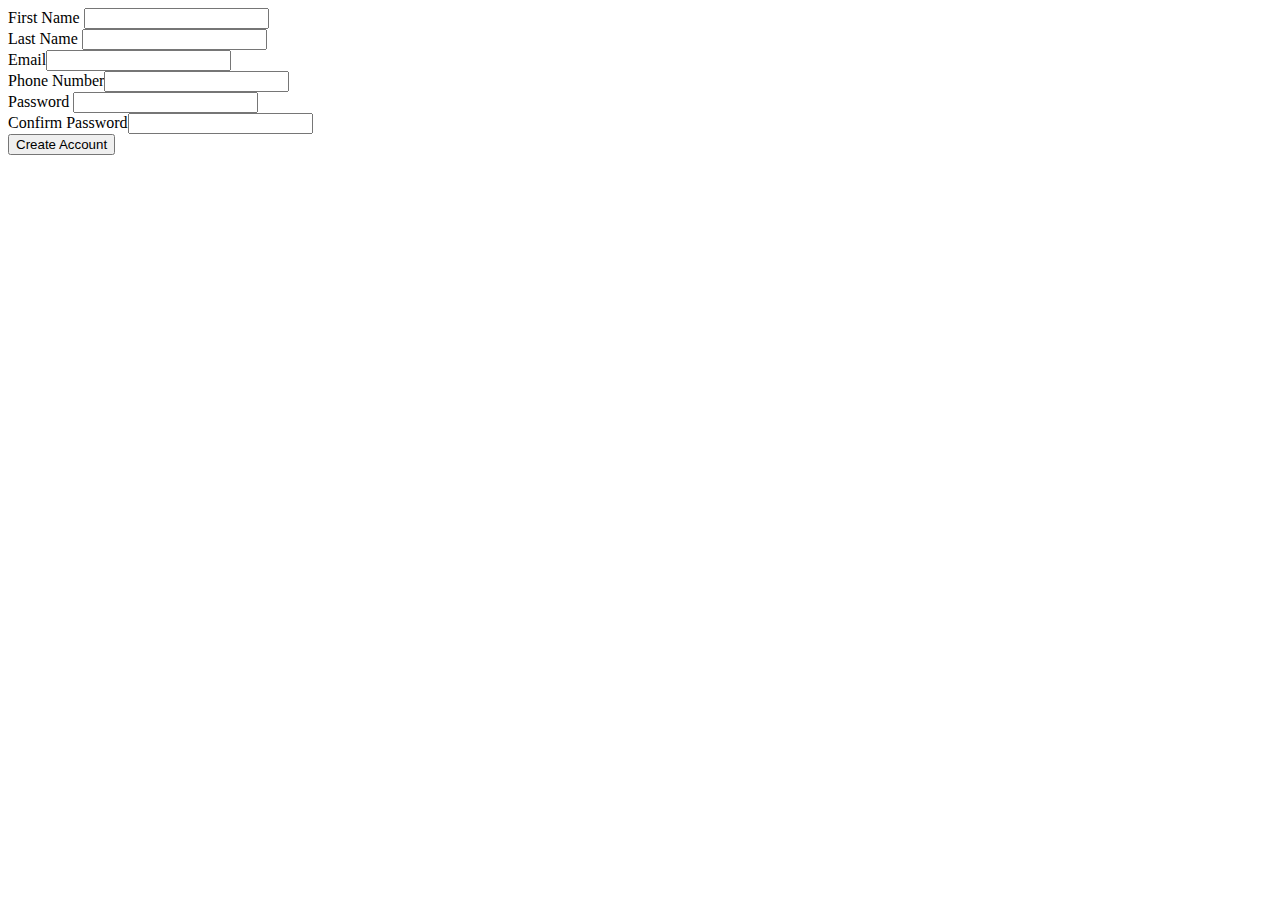
==== index.html @ 576b5107 "Tactical nuke on html/css - flexbox" ====
<!DOCTYPE html>
<html lang="en">
<head>
    <meta charset="UTF-8">
    <meta http-equiv="X-UA-Compatible" content="IE=edge">
    <meta name="viewport" content="width=device-width, initial-scale=1.0">
    <title>SignUp Form 2.0</title>
    <link rel="stylesheet" href="signup.css">
</head>
<body>
    <div class="container">
        <div class="box"></div>
        <div class="box">
            <div class="top">
                <div class="sub1">

                </div>
            </div>
            <div class="middle">
                <div class="sub2">

                </div>
                <div class="signup">
                    <form action="" method="post">
                        <legend>SignUp Form</legend>
                        <div class="cont"><label for="firstName">First Name</label>
                         <input type="text" name="firstName" id="firstName">
                        </div>
                        <div class="cont"><label for="lastName">Last Name</label> <input type="text" name="lastName" id="lastName"></div>
                        <di class="cont"><label for="email">Email</label><input type="email" name="email" id="Email"></div>
                        <div class="cont"><label for="phoneNumber">Phone Number</label><input type="text" name="phoneNumber" id="phoneNumber"></div>
                        <div class="cont"><label for="password">Password</label> <input type="password" name="password" id="password"></div>
                        <div class="cont"><label for="confirmPassword">Confirm Password</label><input type="password" name="confirmPassword" id="confirmPassword"></div>
                 <div class="bottom">
                        <div class="buttoncontainer">
                        <button type="submit">Create Account</button>  </div>
                    </div>
                
            </div>
           
                </form>
            </div>
        </div>
    </div>
    
</body>
</html>
---- signup.css ----
legend {
    display: none;
}
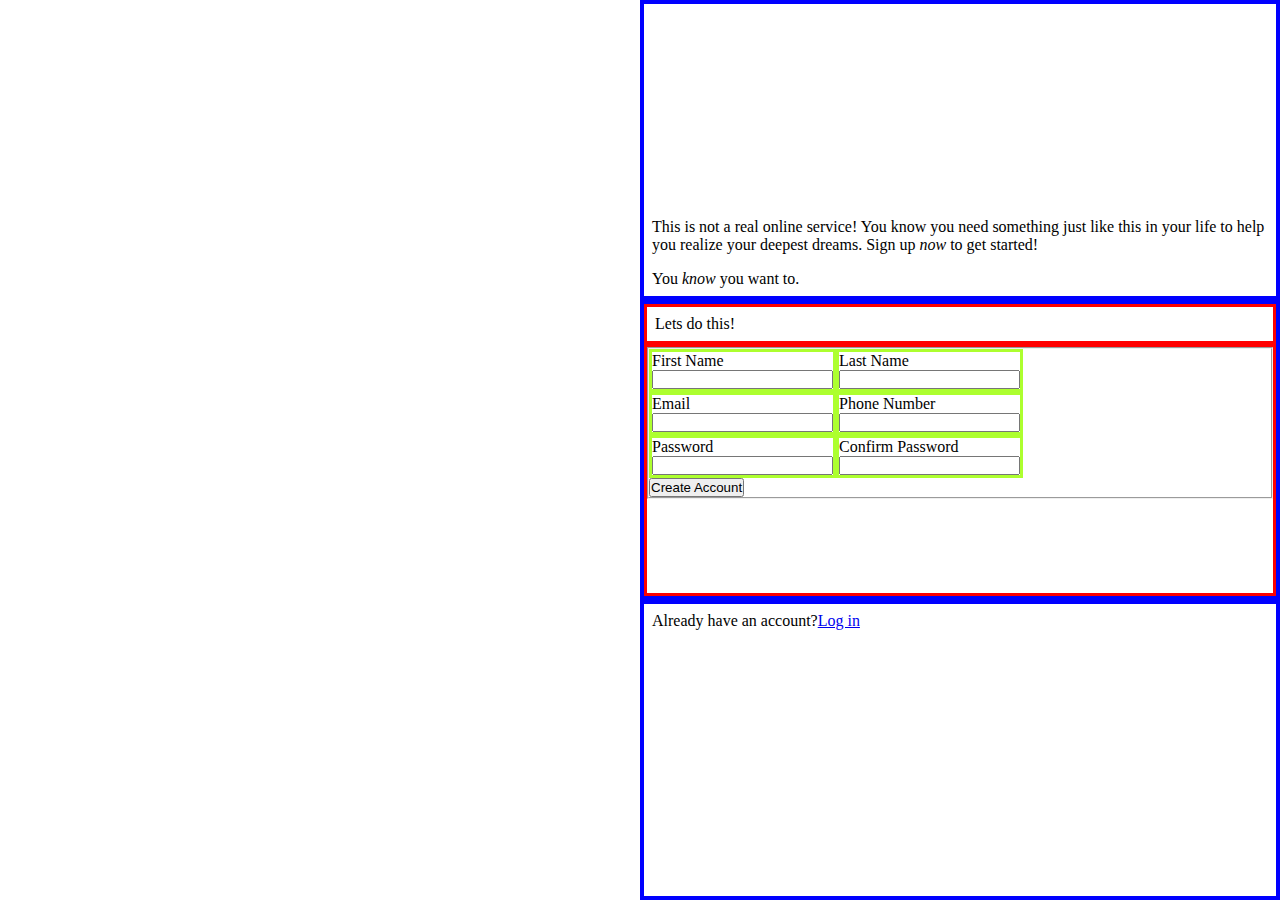
==== commit 2020206c: "Resolve HTML errors, fix middle container" ====
--- a/index.html
+++ b/index.html
@@ -1,5 +1,6 @@
 <!DOCTYPE html>
 <html lang="en">
+
 <head>
     <meta charset="UTF-8">
     <meta http-equiv="X-UA-Compatible" content="IE=edge">
@@ -7,41 +8,50 @@
     <title>SignUp Form 2.0</title>
     <link rel="stylesheet" href="signup.css">
 </head>
+
 <body>
     <div class="container">
         <div class="box"></div>
         <div class="box">
             <div class="top">
                 <div class="sub1">
-
+                    <p>This is not a real online service! You know you need something just like this in your life to
+                        help you realize your
+                        deepest dreams. Sign up <em>now</em> to get started!</p>
+                    <p>You<em> know </em>you want to.</p>
                 </div>
             </div>
             <div class="middle">
                 <div class="sub2">
-
+                    <p>Lets do this!</p>
                 </div>
                 <div class="signup">
-                    <form action="" method="post">
-                        <legend>SignUp Form</legend>
-                        <div class="cont"><label for="firstName">First Name</label>
-                         <input type="text" name="firstName" id="firstName">
-                        </div>
-                        <div class="cont"><label for="lastName">Last Name</label> <input type="text" name="lastName" id="lastName"></div>
-                        <di class="cont"><label for="email">Email</label><input type="email" name="email" id="Email"></div>
-                        <div class="cont"><label for="phoneNumber">Phone Number</label><input type="text" name="phoneNumber" id="phoneNumber"></div>
-                        <div class="cont"><label for="password">Password</label> <input type="password" name="password" id="password"></div>
-                        <div class="cont"><label for="confirmPassword">Confirm Password</label><input type="password" name="confirmPassword" id="confirmPassword"></div>
-                 <div class="bottom">
-                        <div class="buttoncontainer">
-                        <button type="submit">Create Account</button>  </div>
-                    </div>
-                
+                    <form action="/0" method="post">
+                        <fieldset>
+                            <legend>signup form</legend>
+                            <div class="signcontainer">
+                                <div class="cont"><label for="firstName">First Name</label>
+                                    <input type="text" name="firstName" id="firstName">
+                                </div>
+                                <div class="cont"><label for="lastName">Last Name</label> <input type="text" name="lastName" id="lastName">
+                                </div>
+                                <div class="cont"><label for="email">Email</label><input type="email" name="email" id="email"> </div>
+                                <div class="cont"><label for="phoneNumber">Phone Number</label><input type="text" name="phoneNumber" id="phoneNumber"></div>
+                                <div class="cont"><label for="password">Password</label> <input type="password" name="password" id="password"></div>
+                                <div class="cont"><label for="confirmPassword">Confirm Password</label><input type="password" name="confirmPassword" id="confirmPassword"></div>
+                                <div class="buttoncontainer"><button type="submit">Create Account</button> </div>
+                            </div>
+                        </fieldset>
+                    </form>
+                </div>
             </div>
-           
-                </form>
+            <div class="bottom">
+                <p>Already have an account?<a href="https://theodinproject.com" target="_blank">Log in</a></p>
             </div>
         </div>
     </div>
-    
+
+
 </body>
+
 </html>--- a/signup.css
+++ b/signup.css
@@ -1,3 +1,61 @@
+* {
+    padding: 0;
+    margin: 0;
+}
+
 legend {
-    display: none;
+   display: none;
 }
+
+.container {
+    display: flex;
+    height: 100vh;
+}
+.box {
+    flex: 1;
+    display: flex;
+    flex-direction: column;
+    
+}
+.top, .middle, .bottom {
+    display: flex;
+    flex: 1;
+    border: .3rem solid blue; 
+}
+.top {
+    flex-direction: column-reverse;  
+}
+.middle{
+    flex-direction: column;
+
+}
+.middle > * {
+    border: 3px solid red;
+}
+.signup {
+    flex-basis: 600%;
+    align-items: stretch;
+}
+
+.signcontainer{
+    display: flex;
+    flex-wrap: wrap;
+    align-items: center;
+    max-width: 400px;
+    
+}
+.cont {
+    border: 3px solid greenyellow;
+    
+}
+
+.sub2 {
+    flex-basis: 75%;
+    display: flex;
+}
+p {
+    padding: .5em;
+}
+label {
+    display: block;
+}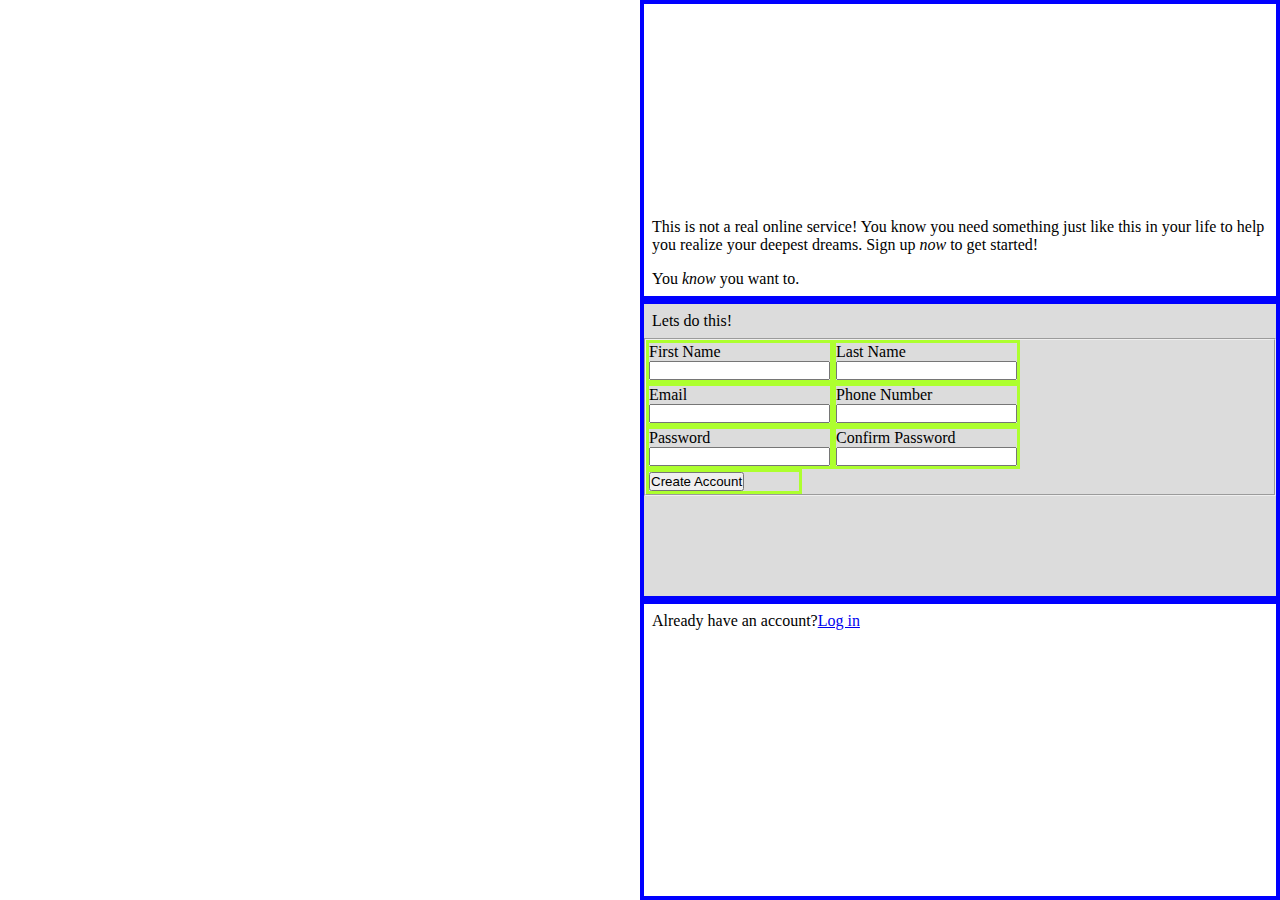
==== commit 4d47568f: "Save point before trying to move form elements across containers" ====
--- a/index.html
+++ b/index.html
@@ -39,7 +39,10 @@
                                 <div class="cont"><label for="phoneNumber">Phone Number</label><input type="text" name="phoneNumber" id="phoneNumber"></div>
                                 <div class="cont"><label for="password">Password</label> <input type="password" name="password" id="password"></div>
                                 <div class="cont"><label for="confirmPassword">Confirm Password</label><input type="password" name="confirmPassword" id="confirmPassword"></div>
-                                <div class="buttoncontainer"><button type="submit">Create Account</button> </div>
+                    
+                                <div class="cont">
+                                    <div class="buttoncontainer"><button type="submit">Create Account</button> </div>
+                                </div>
                             </div>
                         </fieldset>
                     </form>
--- a/signup.css
+++ b/signup.css
@@ -27,10 +27,8 @@
 }
 .middle{
     flex-direction: column;
+    background-color: gainsboro;
 
-}
-.middle > * {
-    border: 3px solid red;
 }
 .signup {
     flex-basis: 600%;
@@ -42,12 +40,14 @@
     flex-wrap: wrap;
     align-items: center;
     max-width: 400px;
-    
+    min-width: 311px;
 }
 .cont {
     border: 3px solid greenyellow;
+    min-width: 150px;
     
 }
+
 
 .sub2 {
     flex-basis: 75%;
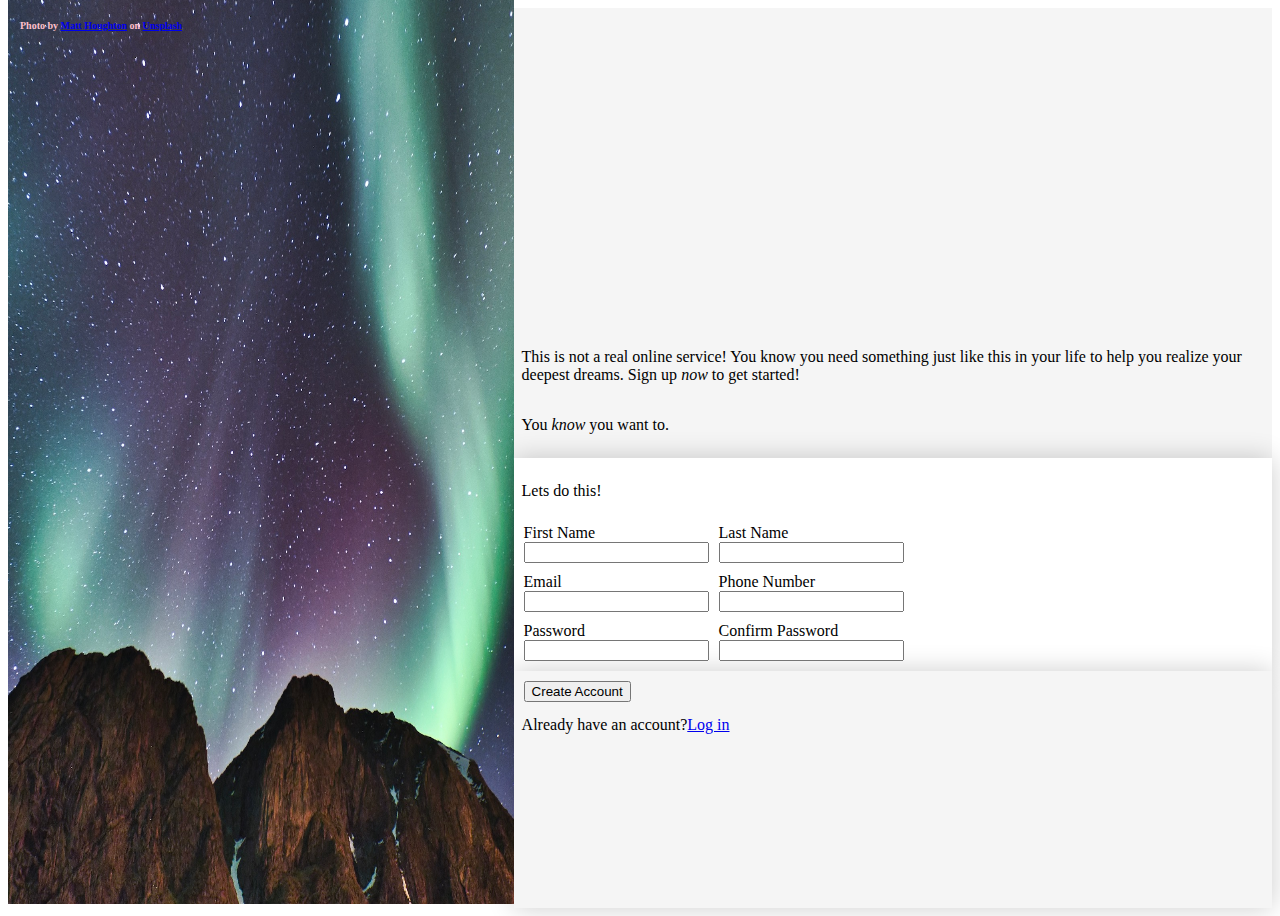
==== commit f87fe0e2: "Add image and credit to left container" ====
--- a/index.html
+++ b/index.html
@@ -8,10 +8,19 @@
     <title>SignUp Form 2.0</title>
     <link rel="stylesheet" href="signup.css">
 </head>
-
 <body>
     <div class="container">
-        <div class="box"></div>
+        <div class="box"><div>
+            <div class="example">
+                <img src="img/matt-houghton.jpg" width=600px height=1000px alt="Starry Mountain Night Northern Lights">
+                <div class="overlay">
+                    <p>Photo by <a
+                        href="https://unsplash.com/es/@mattjhoughton?utm_source=unsplash&utm_medium=referral&utm_content=creditCopyText">Matt
+                        Houghton</a> on <a
+                        href="https://unsplash.com/?utm_source=unsplash&utm_medium=referral&utm_content=creditCopyText">Unsplash</a></p>
+                </div>
+            </div>
+        </div></div>
         <div class="box">
             <div class="top">
                 <div class="sub1">
@@ -21,36 +30,41 @@
                     <p>You<em> know </em>you want to.</p>
                 </div>
             </div>
-            <div class="middle">
-                <div class="sub2">
-                    <p>Lets do this!</p>
+            <form action="/0" method="post">
+                <div class="middle">
+                    <div class="sub2">
+                        <p>Lets do this!</p>
+                    </div>
+                    <div class="signup">
+                        <div class="signcontainer">
+                            <div class="cont"><label for="firstName">First Name</label>
+                                <input type="text" name="firstName" id="firstName">
+                            </div>
+                            <div class="cont"><label for="lastName">Last Name</label> <input type="text"
+                                    name="lastName" id="lastName">
+                            </div>
+                            <div class="cont"><label for="email">Email</label><input type="email" name="email"
+                                    id="email"> </div>
+                            <div class="cont"><label for="phoneNumber">Phone Number</label><input type="text"
+                                    name="phoneNumber" id="phoneNumber"></div>
+                            <div class="cont"><label for="password">Password</label> <input type="password"
+                                    name="password" id="password"></div>
+                            <div class="cont"><label for="confirmPassword">Confirm Password</label><input
+                                    type="password" name="confirmPassword" id="confirmPassword"></div>
+                        </div>
+
+                    </div>
                 </div>
-                <div class="signup">
-                    <form action="/0" method="post">
-                        <fieldset>
-                            <legend>signup form</legend>
-                            <div class="signcontainer">
-                                <div class="cont"><label for="firstName">First Name</label>
-                                    <input type="text" name="firstName" id="firstName">
-                                </div>
-                                <div class="cont"><label for="lastName">Last Name</label> <input type="text" name="lastName" id="lastName">
-                                </div>
-                                <div class="cont"><label for="email">Email</label><input type="email" name="email" id="email"> </div>
-                                <div class="cont"><label for="phoneNumber">Phone Number</label><input type="text" name="phoneNumber" id="phoneNumber"></div>
-                                <div class="cont"><label for="password">Password</label> <input type="password" name="password" id="password"></div>
-                                <div class="cont"><label for="confirmPassword">Confirm Password</label><input type="password" name="confirmPassword" id="confirmPassword"></div>
-                    
-                                <div class="cont">
-                                    <div class="buttoncontainer"><button type="submit">Create Account</button> </div>
-                                </div>
-                            </div>
-                        </fieldset>
-                    </form>
+                <div class="bottom">
+                    <div>
+                        <div class="buttoncontainer"><button type="submit">Create Account</button> </div>
+                    </div>
+                    <div>
+                        <p>Already have an account?<a href="https://theodinproject.com" target="_blank">Log in</a>
+                        </p>
+                    </div>
                 </div>
-            </div>
-            <div class="bottom">
-                <p>Already have an account?<a href="https://theodinproject.com" target="_blank">Log in</a></p>
-            </div>
+            </form>
         </div>
     </div>
 
--- a/signup.css
+++ b/signup.css
@@ -1,7 +1,7 @@
-* {
+/* * {
     padding: 0;
     margin: 0;
-}
+} */
 
 legend {
    display: none;
@@ -12,46 +12,94 @@
     height: 100vh;
 }
 .box {
-    flex: 1;
+    flex:1;
     display: flex;
     flex-direction: column;
+}
+
+/* img {
+    width: 100%;
+    height: 100%;
+} */
+
+.example img {
+    width: 100%;
+}
+
+.example .overlay {
+    position: absolute;
+    top: 5px;
+    left: 15px;
+    font-weight: bold;
+    text-align: center;
+    font-size: 10px;
+    color: pink;
+}
+
+.container > :first-child {
+    align-items: center;
+    justify-content: end;
+}
+
+.container > :nth-child(1) > div {
+    justify-content: center;
     
 }
-.top, .middle, .bottom {
+
+.container >:nth-child(2){
+    flex: 1.5;
+}
+
+.top, form {
     display: flex;
     flex: 1;
-    border: .3rem solid blue; 
+
 }
 .top {
-    flex-direction: column-reverse;  
+    flex-direction: column-reverse;
+    background-color: whitesmoke; 
 }
-.middle{
+form{
     flex-direction: column;
-    background-color: gainsboro;
+    background-color: white;
+}
+.middle {
+    box-shadow: 0 0px 25px rgb(0 0 0 / 0.2);
+    
+}
 
-}
 .signup {
-    flex-basis: 600%;
+    
     align-items: stretch;
 }
 
 .signcontainer{
     display: flex;
     flex-wrap: wrap;
-    align-items: center;
     max-width: 400px;
     min-width: 311px;
 }
 .cont {
-    border: 3px solid greenyellow;
     min-width: 150px;
+    position: relative;
+    left: 10px;
+    margin-right: 10px;
+    margin-bottom: 10px;
+}
+
+.bottom {
+    display: flex;
+    flex-direction: column;
+    flex: 1;
+    background-color: whitesmoke;
+    box-shadow:  0 0px 25px rgb(0 0 0 / 0.2);
     
 }
 
-
-.sub2 {
-    flex-basis: 75%;
-    display: flex;
+.buttoncontainer {
+   position: relative;
+   top: 10px;
+   left: 10px;
 }
 p {
     padding: .5em;
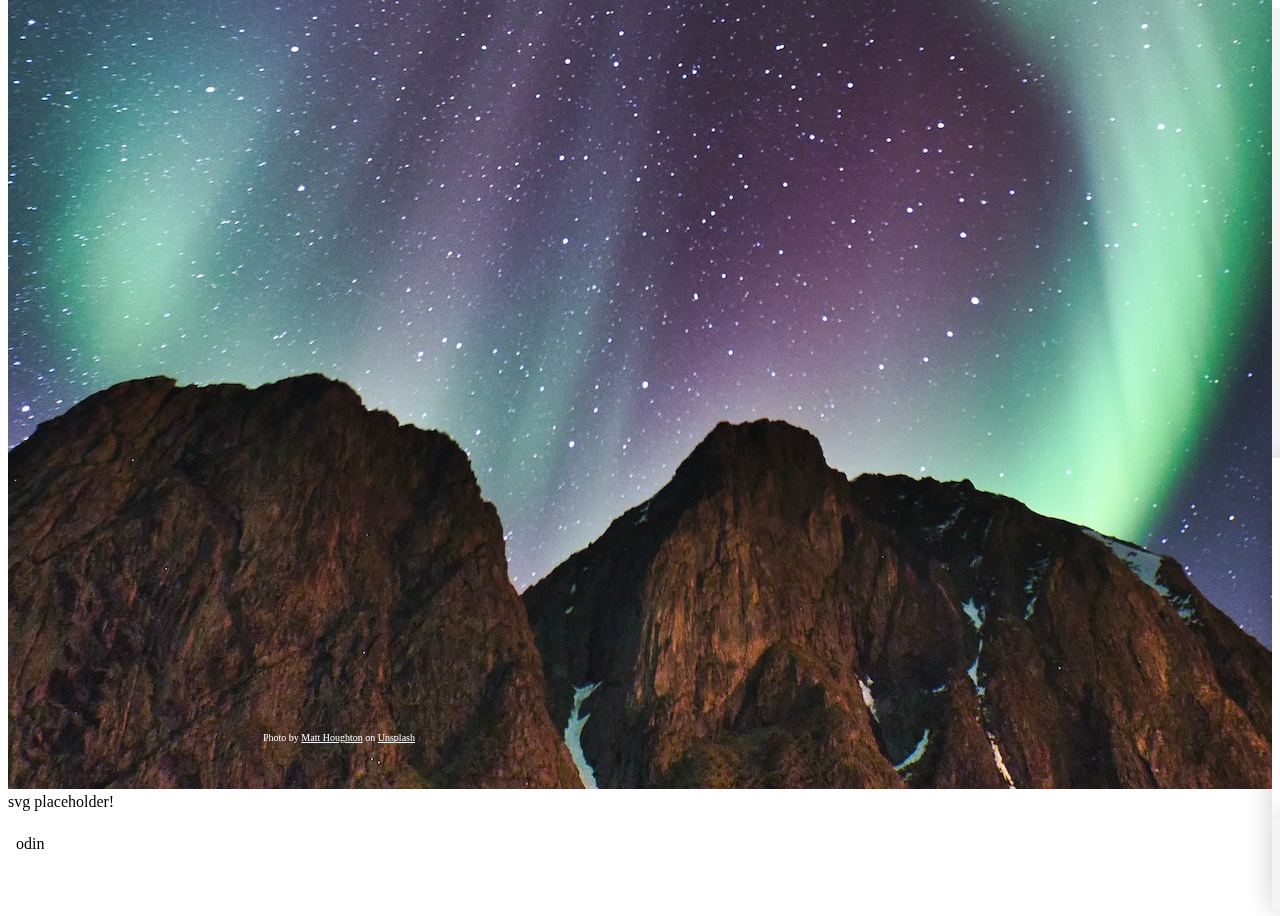
==== commit 452d8885: "Attempting to add overlay to photo per requirements" ====
--- a/index.html
+++ b/index.html
@@ -10,9 +10,17 @@
 </head>
 <body>
     <div class="container">
-        <div class="box"><div>
+            <div class="box"><div>
+                <div class="card-container">
+                    <img class="card-image" src="img/matt-houghton.jpg">
+                    <div class="card-body">
+                        <div class="svg">svg placeholder!</div>
+                        <p class="card-text">odin</p>
+                
+                    </div>
+            </div>
             <div class="example">
-                <img src="img/matt-houghton.jpg" width=600px height=1000px alt="Starry Mountain Night Northern Lights">
+                <!-- <img src="img/matt-houghton.jpg" width=600px height=1000px alt="Starry Mountain Night Northern Lights"> -->
                 <div class="overlay">
                     <p>Photo by <a
                         href="https://unsplash.com/es/@mattjhoughton?utm_source=unsplash&utm_medium=referral&utm_content=creditCopyText">Matt
--- a/signup.css
+++ b/signup.css
@@ -27,13 +27,14 @@
 }
 
 .example .overlay {
-    position: absolute;
-    top: 5px;
-    left: 15px;
-    font-weight: bold;
-    text-align: center;
+    position: relative;
+    bottom: 150px;
+    padding: 0;
+    margin: 0;
     font-size: 10px;
-    color: pink;
+    color: white;
+    left: 250px;
+
 }
 
 .container > :first-child {
@@ -106,4 +107,8 @@
 }
 label {
     display: block;
+}
+
+a {
+    color: white;
 }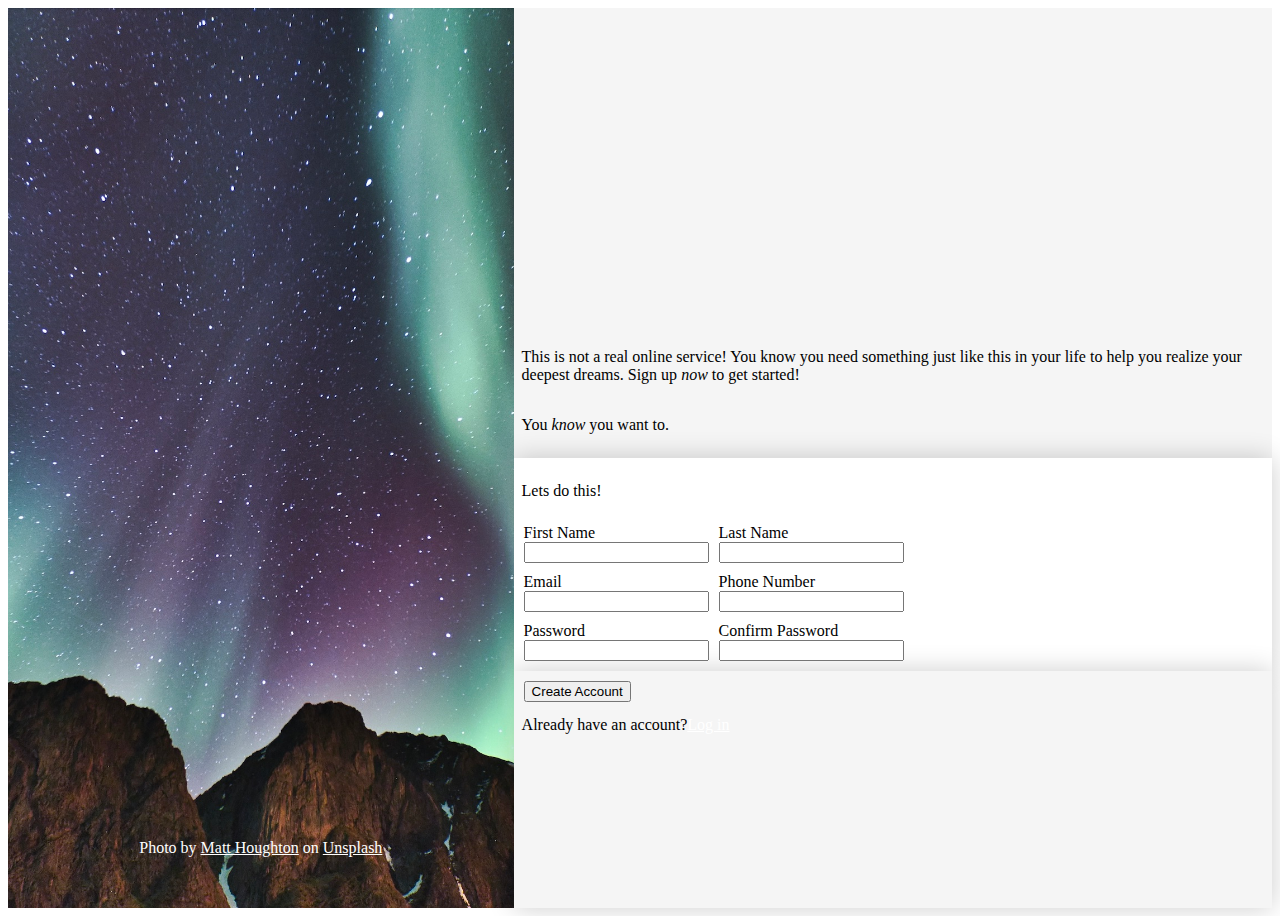
==== commit edeeb0d6: "Main img fill div with text overlay done, text styled" ====
--- a/index.html
+++ b/index.html
@@ -10,71 +10,61 @@
 </head>
 <body>
     <div class="container">
-            <div class="box"><div>
-                <div class="card-container">
-                    <img class="card-image" src="img/matt-houghton.jpg">
-                    <div class="card-body">
-                        <div class="svg">svg placeholder!</div>
-                        <p class="card-text">odin</p>
-                
-                    </div>
-            </div>
-            <div class="example">
-                <!-- <img src="img/matt-houghton.jpg" width=600px height=1000px alt="Starry Mountain Night Northern Lights"> -->
-                <div class="overlay">
-                    <p>Photo by <a
+            <div class="box"><!-- <img src="img/matt-houghton.jpg"  alt="Starry Mountain Night Northern Lights"> -->
+            <div class="overlay">
+                <p>Photo by <a
                         href="https://unsplash.com/es/@mattjhoughton?utm_source=unsplash&utm_medium=referral&utm_content=creditCopyText">Matt
                         Houghton</a> on <a
-                        href="https://unsplash.com/?utm_source=unsplash&utm_medium=referral&utm_content=creditCopyText">Unsplash</a></p>
-                </div>
+                        href="https://unsplash.com/?utm_source=unsplash&utm_medium=referral&utm_content=creditCopyText">Unsplash</a>
+                </p>
             </div>
-        </div></div>
-        <div class="box">
-            <div class="top">
-                <div class="sub1">
-                    <p>This is not a real online service! You know you need something just like this in your life to
-                        help you realize your
-                        deepest dreams. Sign up <em>now</em> to get started!</p>
-                    <p>You<em> know </em>you want to.</p>
-                </div>
             </div>
-            <form action="/0" method="post">
-                <div class="middle">
-                    <div class="sub2">
-                        <p>Lets do this!</p>
+                    <div class="box">
+                        <div class="top">
+                            <div class="sub1">
+                                <p>This is not a real online service! You know you need something just like this in your life to
+                                    help you realize your
+                                    deepest dreams. Sign up <em>now</em> to get started!</p>
+                                <p>You<em> know </em>you want to.</p>
+                            </div>
+                        </div>
+                        <form action="/0" method="post">
+                            <div class="middle">
+                                <div class="sub2">
+                                    <p>Lets do this!</p>
+                                </div>
+                                <div class="signup">
+                                    <div class="signcontainer">
+                                        <div class="cont"><label for="firstName">First Name</label>
+                                            <input type="text" name="firstName" id="firstName">
+                                        </div>
+                                        <div class="cont"><label for="lastName">Last Name</label> <input type="text" name="lastName"
+                                                id="lastName">
+                                        </div>
+                                        <div class="cont"><label for="email">Email</label><input type="email" name="email" id="email">
+                                        </div>
+                                        <div class="cont"><label for="phoneNumber">Phone Number</label><input type="text" name="phoneNumber"
+                                                id="phoneNumber"></div>
+                                        <div class="cont"><label for="password">Password</label> <input type="password" name="password"
+                                                id="password"></div>
+                                        <div class="cont"><label for="confirmPassword">Confirm Password</label><input type="password"
+                                                name="confirmPassword" id="confirmPassword"></div>
+                                    </div>
+                    
+                                </div>
+                            </div>
+                            <div class="bottom">
+                                <div>
+                                    <div class="buttoncontainer"><button type="submit">Create Account</button> </div>
+                                </div>
+                                <div>
+                                    <p>Already have an account?<a href="https://theodinproject.com" target="_blank">Log in</a>
+                                    </p>
+                                </div>
+                            </div>
+                        </form>
                     </div>
-                    <div class="signup">
-                        <div class="signcontainer">
-                            <div class="cont"><label for="firstName">First Name</label>
-                                <input type="text" name="firstName" id="firstName">
-                            </div>
-                            <div class="cont"><label for="lastName">Last Name</label> <input type="text"
-                                    name="lastName" id="lastName">
-                            </div>
-                            <div class="cont"><label for="email">Email</label><input type="email" name="email"
-                                    id="email"> </div>
-                            <div class="cont"><label for="phoneNumber">Phone Number</label><input type="text"
-                                    name="phoneNumber" id="phoneNumber"></div>
-                            <div class="cont"><label for="password">Password</label> <input type="password"
-                                    name="password" id="password"></div>
-                            <div class="cont"><label for="confirmPassword">Confirm Password</label><input
-                                    type="password" name="confirmPassword" id="confirmPassword"></div>
-                        </div>
 
-                    </div>
-                </div>
-                <div class="bottom">
-                    <div>
-                        <div class="buttoncontainer"><button type="submit">Create Account</button> </div>
-                    </div>
-                    <div>
-                        <p>Already have an account?<a href="https://theodinproject.com" target="_blank">Log in</a>
-                        </p>
-                    </div>
-                </div>
-            </form>
-        </div>
-    </div>
 
 
 </body>
--- a/signup.css
+++ b/signup.css
@@ -15,36 +15,29 @@
     flex:1;
     display: flex;
     flex-direction: column;
+    
 }
 
-/* img {
-    width: 100%;
-    height: 100%;
-} */
 
-.example img {
-    width: 100%;
-}
-
-.example .overlay {
+.overlay {
     position: relative;
-    bottom: 150px;
-    padding: 0;
-    margin: 0;
-    font-size: 10px;
+    bottom: 3%;
     color: white;
-    left: 250px;
-
 }
 
 .container > :first-child {
     align-items: center;
     justify-content: end;
+    background-image: url(img/matt-houghton.jpg);
+    background-repeat: no-repeat;
+    background-position: center;
+    background-attachment: scroll;
+    background-size: cover;
 }
 
 .container > :nth-child(1) > div {
     justify-content: center;
-    
+
 }
 
 .container >:nth-child(2){
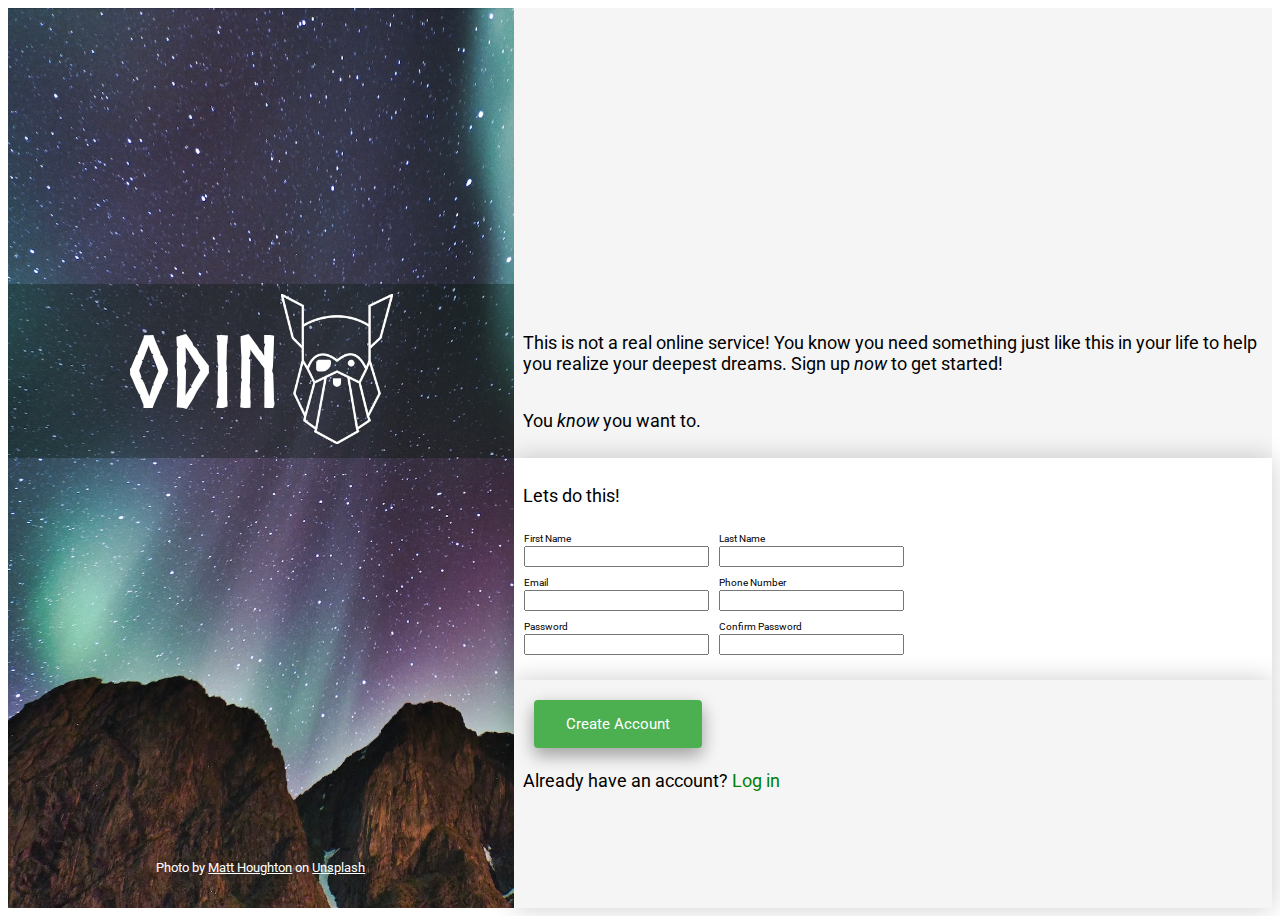
==== commit 89eb9b07: "UI design meets deliverables" ====
--- a/index.html
+++ b/index.html
@@ -10,13 +10,21 @@
 </head>
 <body>
     <div class="container">
-            <div class="box"><!-- <img src="img/matt-houghton.jpg"  alt="Starry Mountain Night Northern Lights"> -->
-            <div class="overlay">
-                <p>Photo by <a
-                        href="https://unsplash.com/es/@mattjhoughton?utm_source=unsplash&utm_medium=referral&utm_content=creditCopyText">Matt
-                        Houghton</a> on <a
-                        href="https://unsplash.com/?utm_source=unsplash&utm_medium=referral&utm_content=creditCopyText">Unsplash</a>
-                </p>
+            <div class="box">
+            <div class="left-top">
+                <div class="outerbox">
+                    <div class="odin-img"> <img src="img/odin-lined.png" alt="Wire Framed ODIN face" height="150px"></div>
+                    <div class="odin-text">ODIN</div>
+                </div>
+            </div>
+            <div class="left-bottom">
+                <div class="overlay">
+                    <p>Photo by <a
+                            href="https://unsplash.com/es/@mattjhoughton?utm_source=unsplash&utm_medium=referral&utm_content=creditCopyText">Matt
+                            Houghton</a> on <a
+                            href="https://unsplash.com/?utm_source=unsplash&utm_medium=referral&utm_content=creditCopyText">Unsplash</a>
+                    </p>
+                </div>
             </div>
             </div>
                     <div class="box">
@@ -58,7 +66,7 @@
                                     <div class="buttoncontainer"><button type="submit">Create Account</button> </div>
                                 </div>
                                 <div>
-                                    <p>Already have an account?<a href="https://theodinproject.com" target="_blank">Log in</a>
+                                    <p>Already have an account?<a href="https://theodinproject.com" target="_blank"> Log in</a>
                                     </p>
                                 </div>
                             </div>
--- a/signup.css
+++ b/signup.css
@@ -2,6 +2,23 @@
     padding: 0;
     margin: 0;
 } */
+@import url('https://fonts.googleapis.com/css2?family=Roboto:wght@400;700&display=swap'); 
+
+@font-face {
+    font-family: 'odin';
+    src: url('fonts/norse-bold-webfont.woff2') format('woff2'),
+        url('fonts/norse-bold-webfont.woff') format('woff');
+    font-weight: normal;
+    font-style: normal;
+}
+
+@font-face {
+    font-family: 'typewriter';
+    src: url('fonts/veteran_typewriter-webfont.woff2') format('woff2'),
+        url('fonts/veteran_typewriter-webfont.woff') format('woff');
+    font-weight: normal;
+    font-style: normal;
+}
 
 legend {
    display: none;
@@ -12,7 +29,7 @@
     height: 100vh;
 }
 .box {
-    flex:1;
+    flex: 1;
     display: flex;
     flex-direction: column;
     
@@ -23,25 +40,63 @@
     position: relative;
     bottom: 3%;
     color: white;
+    display: flex;
+}
+
+.left-top {
+    display: flex;
+    flex: 1;
+    align-items: flex-end;
+    max-width: 100%;
+}
+
+.left-bottom {
+    display: flex;
+    flex: 1;
+    align-items: flex-end;
+    justify-content: center;
+}
+
+.outerbox {
+    display: flex;
+    align-items: center;
+    background-color: rgba(1, 18, 1, 0.31); 
+    padding: 2%;
+    flex: 1;
+    justify-content: center;
+    flex-direction: row-reverse;
+    
 }
 
 .container > :first-child {
-    align-items: center;
-    justify-content: end;
+   /*  align-items: center; */
     background-image: url(img/matt-houghton.jpg);
     background-repeat: no-repeat;
-    background-position: center;
-    background-attachment: scroll;
     background-size: cover;
+    display: flex;
+
 }
 
-.container > :nth-child(1) > div {
+.odin-img {
     justify-content: center;
+}
+
+.odin-text {
+    font-family: "odin";
+    font-size: 100px;
+    color: white;
+}
+
+.container > :nth-child(1) > :first-of-type(div) {
+    display: flex;
 
 }
 
 .container >:nth-child(2){
     flex: 1.5;
+    font-family: Roboto, sans-serif;
+    font-size: 18px;
+
 }
 
 .top, form {
@@ -90,18 +145,52 @@
     
 }
 
+button {
+    font-family: Roboto, sans-serif;
+    color: white;
+    font-size: 15px;
+    background-color: #4CAF50;
+    border: none;
+    padding: 15px 32px;
+    text-decoration: none;
+    cursor: pointer;
+    border-radius: 4px;
+    box-shadow: 0 8px 16px 0 rgba(0, 0, 0, 0.2), 0 6px 20px 0 rgba(0, 0, 0, 0.19);
+}
+
 .buttoncontainer {
    position: relative;
-   top: 10px;
-   left: 10px;
+   top: 20px;
+   left: 20px;
 }
 p {
     padding: .5em;
 }
 label {
     display: block;
+    font-size: 10px;
 }
 
 a {
     color: white;
+}
+
+.overlay {
+    font: .8em "Roboto", normal, normal;
+    background: none;
+    
+}
+
+.bottom > :nth-child(2) > p > a {
+    color: green;
+    text-decoration: none;
+    
+}
+
+.bottom > :nth-child(2) {
+    margin-top: 2%;
+}
+
+.middle {
+    padding-bottom: 2%;
 }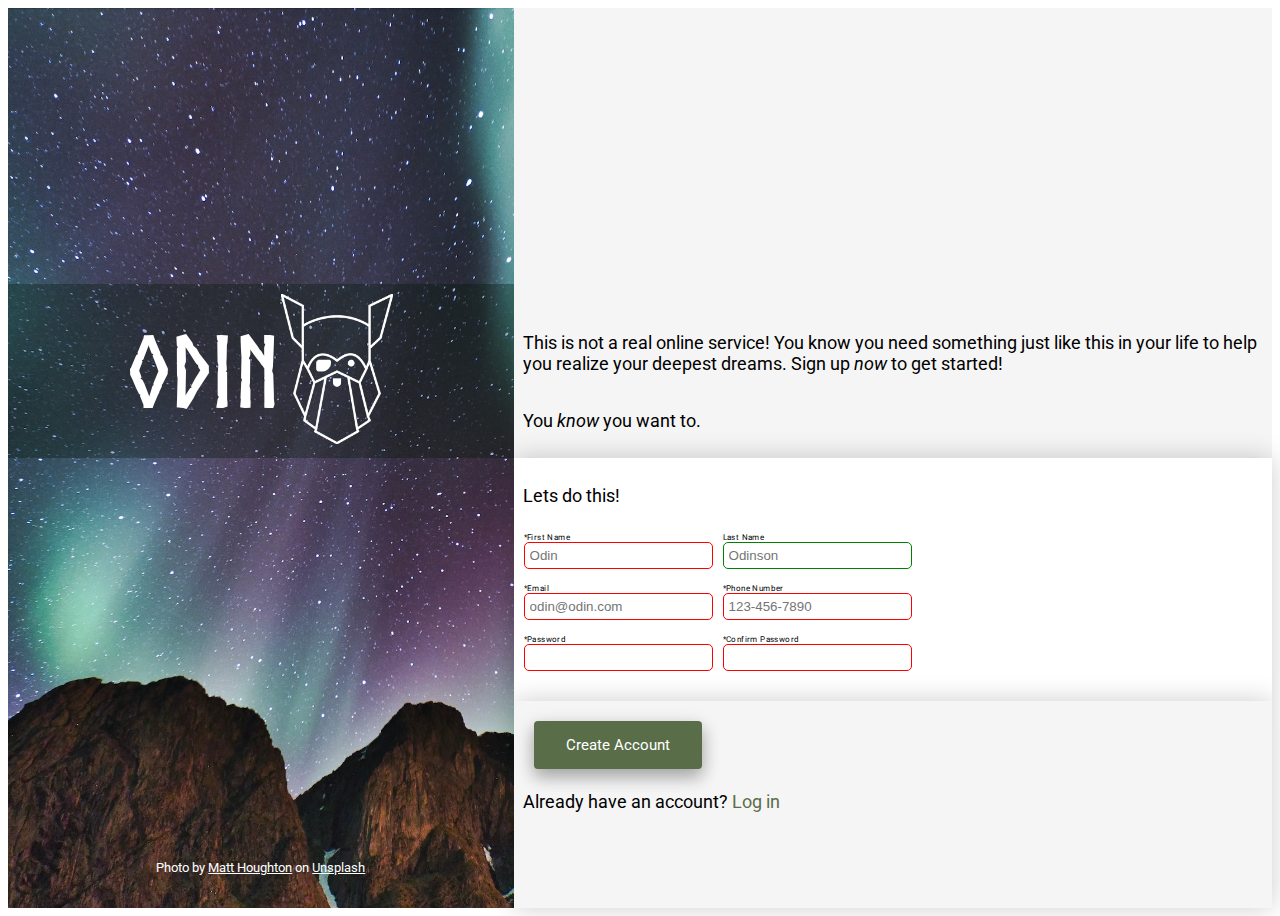
==== commit 008d65c7: "Add form validation patterns, styling, and title attrs" ====
--- a/index.html
+++ b/index.html
@@ -43,20 +43,20 @@
                                 </div>
                                 <div class="signup">
                                     <div class="signcontainer">
-                                        <div class="cont"><label for="firstName">First Name</label>
-                                            <input type="text" name="firstName" id="firstName">
+                                        <div class="cont"><label for="firstName">*First Name</label>
+                                            <input type="text" name="firstName" id="firstName" placeholder="Odin" required minlength="2" maxlength="20">
                                         </div>
                                         <div class="cont"><label for="lastName">Last Name</label> <input type="text" name="lastName"
-                                                id="lastName">
+                                                id="lastName" placeholder="Odinson"  minlength="2" maxlength="20">
                                         </div>
-                                        <div class="cont"><label for="email">Email</label><input type="email" name="email" id="email">
+                                        <div class="cont"><label for="email">*Email</label><input type="email" name="email" id="email" placeholder="odin@odin.com" required  minlength="5" maxlength="40">
                                         </div>
-                                        <div class="cont"><label for="phoneNumber">Phone Number</label><input type="text" name="phoneNumber"
-                                                id="phoneNumber"></div>
-                                        <div class="cont"><label for="password">Password</label> <input type="password" name="password"
-                                                id="password"></div>
-                                        <div class="cont"><label for="confirmPassword">Confirm Password</label><input type="password"
-                                                name="confirmPassword" id="confirmPassword"></div>
+                                        <div class="cont"><label for="phoneNumber">*Phone Number</label><input type="text" name="phoneNumber"
+                                                id="phoneNumber" placeholder="123-456-7890" pattern="\d{3}[\-]\d{3}[\-]\d{4}" title="123-456-7890" required></div>
+                                        <div class="cont"><label for="password">*Password</label> <input type="password" name="password"
+                                                id="password" pattern="^(?=.*[0-9])(?=.*[a-z])(?=.*[A-Z])(?=.*[@#$%^&+=.\-_*])([a-zA-Z0-9@#$%^&+=*.\-_]){3,}$" title="Password must contain an uppercase letter, lowercase letter, at least one number and at least one special character." required></div>
+                                        <div class="cont"><label for="confirmPassword">*Confirm Password</label><input type="password"
+                                                name="confirmPassword" id="confirmPassword"pattern="^(?=.*[0-9])(?=.*[a-z])(?=.*[A-Z])(?=.*[@#$%^&+=.\-_*])([a-zA-Z0-9@#$%^&+=*.\-_]){3,}$" title="Password must contain an uppercase letter, lowercase letter, at least one number and at least one special character."required></div>
                                     </div>
                     
                                 </div>
--- a/signup.css
+++ b/signup.css
@@ -149,7 +149,7 @@
     font-family: Roboto, sans-serif;
     color: white;
     font-size: 15px;
-    background-color: #4CAF50;
+    background-color: #596D48;
     border: none;
     padding: 15px 32px;
     text-decoration: none;
@@ -168,7 +168,8 @@
 }
 label {
     display: block;
-    font-size: 10px;
+    font-size: 8px;
+    letter-spacing: .05em;
 }
 
 a {
@@ -182,7 +183,7 @@
 }
 
 .bottom > :nth-child(2) > p > a {
-    color: green;
+    color: #596D48;
     text-decoration: none;
     
 }
@@ -193,4 +194,24 @@
 
 .middle {
     padding-bottom: 2%;
+}
+
+input {
+    border: .1em solid #E5E7EB;
+    margin-bottom: 5px;
+    padding: 5px;
+    border-radius: 5px;
+}
+
+input:invalid{
+    border-color: red;
+}
+
+input:valid{
+    border-color: green;
+}
+
+input:focus {
+    box-shadow: 0 0 0px 2px rgb(235, 227, 227);
+    background: #fff;
 }